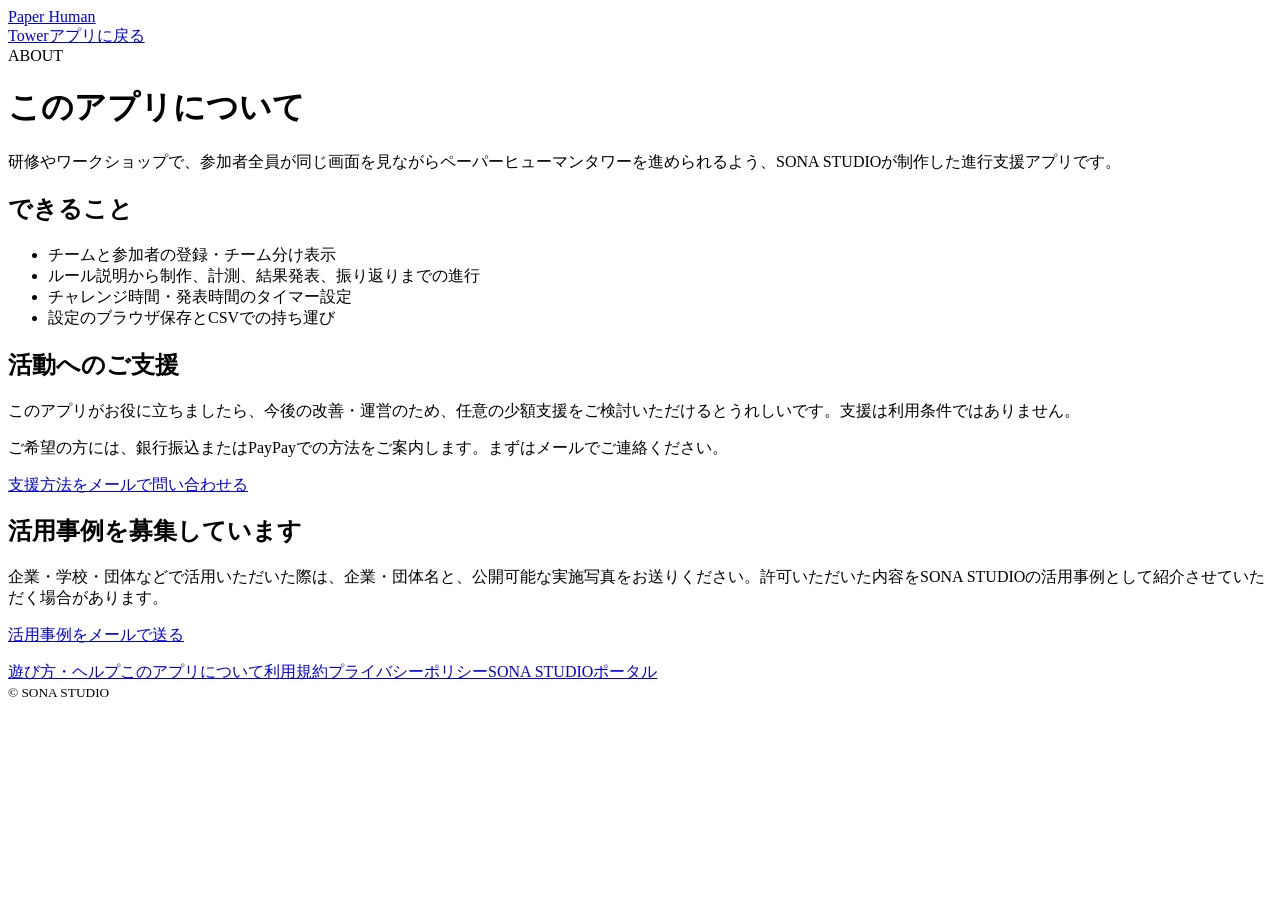
==== public/about.html @ 18412f0e "Build Paper Human Tower workshop app" ====
<!doctype html>
<html lang="ja">
<head>
  <meta charset="UTF-8"><meta name="viewport" content="width=device-width, initial-scale=1.0">
  <title>このアプリについて | Paper Human Tower</title>
  <link rel="icon" href="images/favicon.ico"><link rel="stylesheet" href="css/legal.css">
</head>
<body>
  <header class="legal-header"><div class="legal-header-inner"><a class="brand" href="index.html"><span class="brand-mark"></span><span>Paper Human<br>Tower</span></a><a class="back-link" href="index.html">アプリに戻る</a></div></header>
  <main class="legal-main">
    <div class="legal-hero"><span class="eyebrow">ABOUT</span><h1>このアプリについて</h1><p class="lead">研修やワークショップで、参加者全員が同じ画面を見ながらペーパーヒューマンタワーを進められるよう、SONA STUDIOが制作した進行支援アプリです。</p></div>
    <section class="legal-card"><h2>できること</h2><ul><li>チームと参加者の登録・チーム分け表示</li><li>ルール説明から制作、計測、結果発表、振り返りまでの進行</li><li>チャレンジ時間・発表時間のタイマー設定</li><li>設定のブラウザ保存とCSVでの持ち運び</li></ul></section>
    <section class="legal-card"><h2>活動へのご支援</h2><p>このアプリがお役に立ちましたら、今後の改善・運営のため、任意の少額支援をご検討いただけるとうれしいです。支援は利用条件ではありません。</p><p>ご希望の方には、銀行振込またはPayPayでの方法をご案内します。まずはメールでご連絡ください。</p><p><a href="mailto:chueler@gmail.com?subject=ペーパーヒューマンタワー支援について">支援方法をメールで問い合わせる</a></p></section>
    <section class="legal-card"><h2>活用事例を募集しています</h2><p>企業・学校・団体などで活用いただいた際は、企業・団体名と、公開可能な実施写真をお送りください。許可いただいた内容をSONA STUDIOの活用事例として紹介させていただく場合があります。</p><p><a href="mailto:chueler@gmail.com?subject=ペーパーヒューマンタワー活用事例">活用事例をメールで送る</a></p></section>
  </main>
  <footer class="legal-footer"><div class="legal-footer-inner"><nav><a href="how-to-play.html">遊び方・ヘルプ</a><a href="about.html">このアプリについて</a><a href="terms.html">利用規約</a><a href="privacy.html">プライバシーポリシー</a><a href="https://sona-studio-portal.pages.dev/">SONA STUDIOポータル</a></nav><small>© SONA STUDIO</small></div></footer>
</body>
</html>
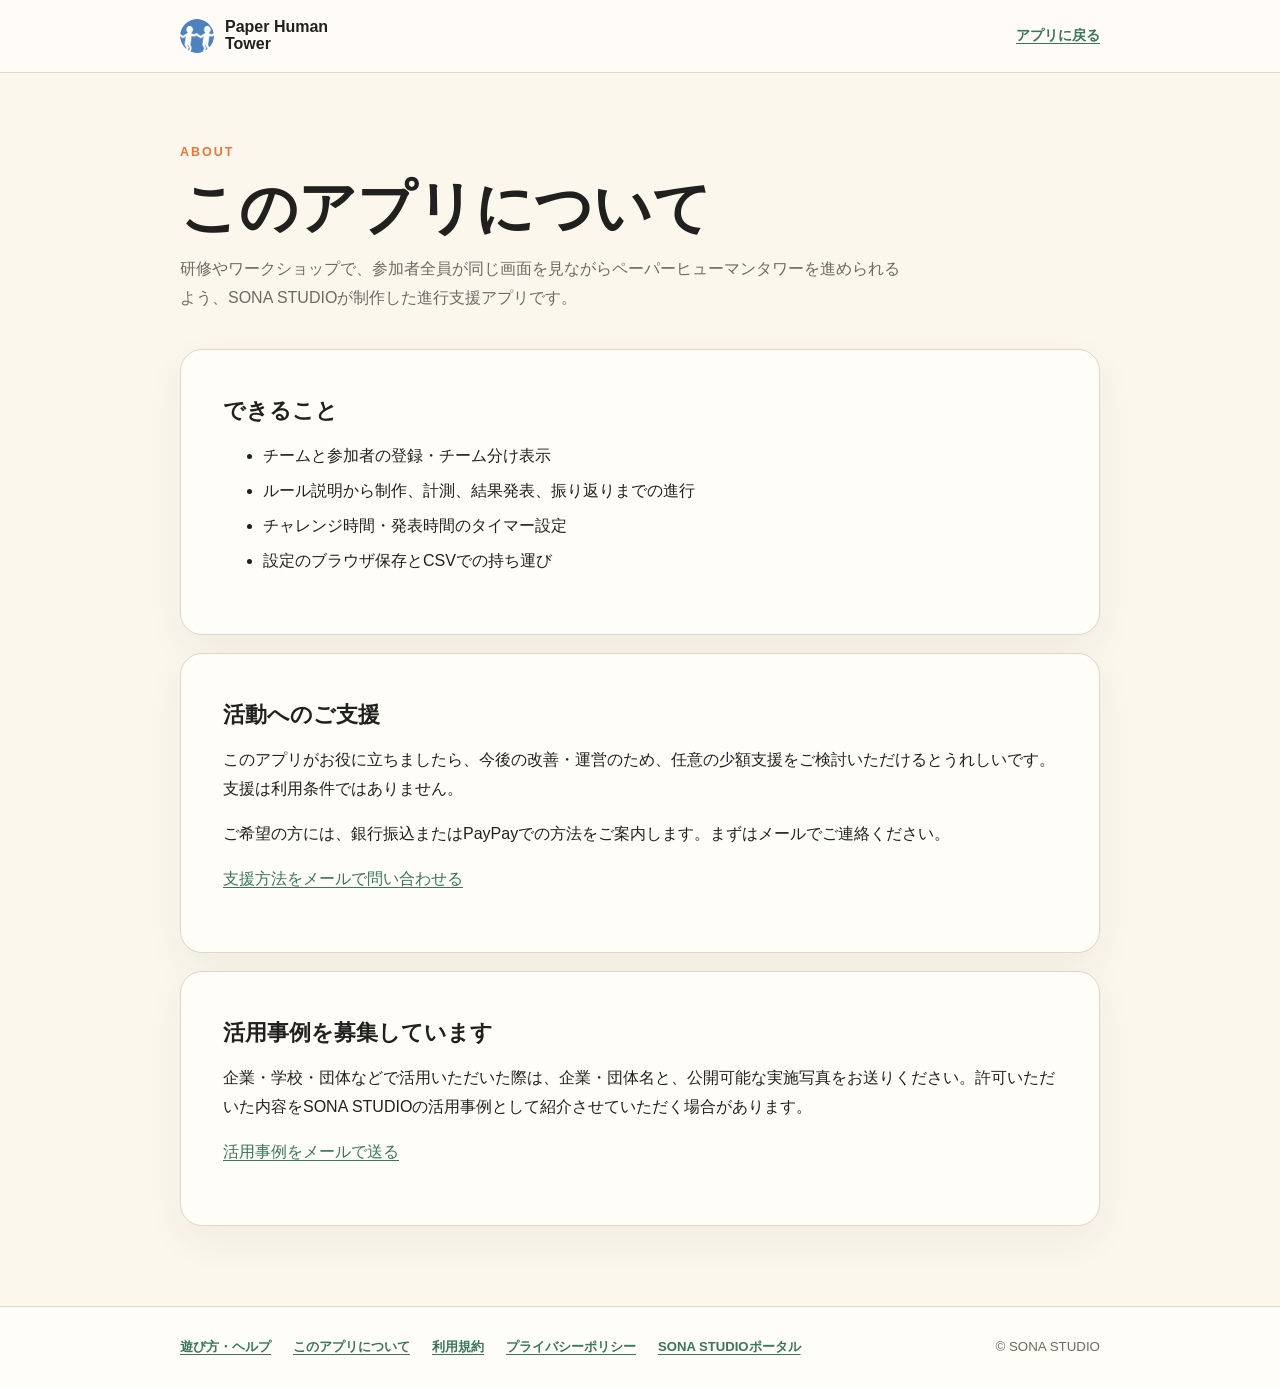
==== commit 398c26b6: "Fix build timer flow and update Human icons" ====
--- a/public/about.html
+++ b/public/about.html
@@ -3,10 +3,10 @@
 <head>
   <meta charset="UTF-8"><meta name="viewport" content="width=device-width, initial-scale=1.0">
   <title>このアプリについて | Paper Human Tower</title>
-  <link rel="icon" href="images/favicon.ico"><link rel="stylesheet" href="css/legal.css">
+  <link rel="icon" href="images/favicon.ico?v=20260804"><link rel="stylesheet" href="css/legal.css">
 </head>
 <body>
-  <header class="legal-header"><div class="legal-header-inner"><a class="brand" href="index.html"><span class="brand-mark"></span><span>Paper Human<br>Tower</span></a><a class="back-link" href="index.html">アプリに戻る</a></div></header>
+  <header class="legal-header"><div class="legal-header-inner"><a class="brand" href="index.html"><span class="brand-mark"><img src="images/Human_icon.png" alt=""></span><span>Paper Human<br>Tower</span></a><a class="back-link" href="index.html">アプリに戻る</a></div></header>
   <main class="legal-main">
     <div class="legal-hero"><span class="eyebrow">ABOUT</span><h1>このアプリについて</h1><p class="lead">研修やワークショップで、参加者全員が同じ画面を見ながらペーパーヒューマンタワーを進められるよう、SONA STUDIOが制作した進行支援アプリです。</p></div>
     <section class="legal-card"><h2>できること</h2><ul><li>チームと参加者の登録・チーム分け表示</li><li>ルール説明から制作、計測、結果発表、振り返りまでの進行</li><li>チャレンジ時間・発表時間のタイマー設定</li><li>設定のブラウザ保存とCSVでの持ち運び</li></ul></section>
--- a/public/css/legal.css
+++ b/public/css/legal.css
@@ -0,0 +1,104 @@
+:root {
+  color-scheme: light;
+  --ink: #20201f;
+  --muted: #6e6a62;
+  --cream: #fbf7ed;
+  --paper: #fffdf8;
+  --orange: #e97735;
+  --green: #39765a;
+  --line: #ded7c8;
+}
+
+* { box-sizing: border-box; }
+
+body {
+  margin: 0;
+  color: var(--ink);
+  background: var(--cream);
+  font-family: "Noto Sans JP", "Yu Gothic", sans-serif;
+  line-height: 1.8;
+}
+
+a { color: var(--green); text-underline-offset: .2em; }
+a:hover { color: var(--orange); }
+
+.legal-header {
+  border-bottom: 1px solid var(--line);
+  background: rgba(255, 253, 248, .94);
+}
+
+.legal-header-inner,
+.legal-main,
+.legal-footer-inner {
+  width: min(920px, calc(100% - 40px));
+  margin-inline: auto;
+}
+
+.legal-header-inner {
+  min-height: 72px;
+  display: flex;
+  align-items: center;
+  justify-content: space-between;
+  gap: 24px;
+}
+
+.brand {
+  display: inline-flex;
+  align-items: center;
+  gap: 11px;
+  color: var(--ink);
+  font-weight: 800;
+  line-height: 1.05;
+  text-decoration: none;
+}
+
+.brand-mark {
+  width: 34px;
+  aspect-ratio: 1;
+  border-radius: 50%;
+}
+
+.brand-mark img { display: block; width: 100%; height: 100%; object-fit: contain; border-radius: 50%; }
+
+.back-link { font-size: .9rem; font-weight: 700; }
+
+.legal-main { padding: 64px 0 80px; }
+
+.legal-hero { margin-bottom: 36px; }
+.legal-hero .eyebrow {
+  color: var(--orange);
+  font-size: .78rem;
+  font-weight: 800;
+  letter-spacing: .16em;
+}
+
+h1 { margin: 8px 0 12px; font-size: clamp(2rem, 6vw, 3.6rem); line-height: 1.2; }
+.lead { max-width: 720px; color: var(--muted); }
+
+.legal-card {
+  margin-top: 18px;
+  padding: clamp(24px, 5vw, 42px);
+  border: 1px solid var(--line);
+  border-radius: 22px;
+  background: var(--paper);
+  box-shadow: 0 14px 38px rgba(51, 45, 35, .06);
+}
+
+h2 { margin: 0 0 12px; font-size: 1.35rem; }
+h3 { margin: 24px 0 6px; font-size: 1.05rem; }
+p, ul, ol { margin-top: 0; }
+li + li { margin-top: 6px; }
+.note { padding: 16px 18px; border-left: 4px solid var(--orange); background: #fff5e9; }
+.updated { color: var(--muted); font-size: .85rem; }
+
+.legal-footer { padding: 28px 0; border-top: 1px solid var(--line); background: var(--paper); }
+.legal-footer-inner { display: flex; justify-content: space-between; align-items: center; gap: 20px; }
+.legal-footer nav { display: flex; flex-wrap: wrap; gap: 10px 22px; }
+.legal-footer a { font-size: .82rem; font-weight: 700; }
+.legal-footer small { white-space: nowrap; color: var(--muted); }
+
+@media (max-width: 680px) {
+  .legal-header-inner, .legal-main, .legal-footer-inner { width: min(100% - 28px, 920px); }
+  .legal-main { padding-top: 42px; }
+  .legal-footer-inner { align-items: flex-start; flex-direction: column; }
+}
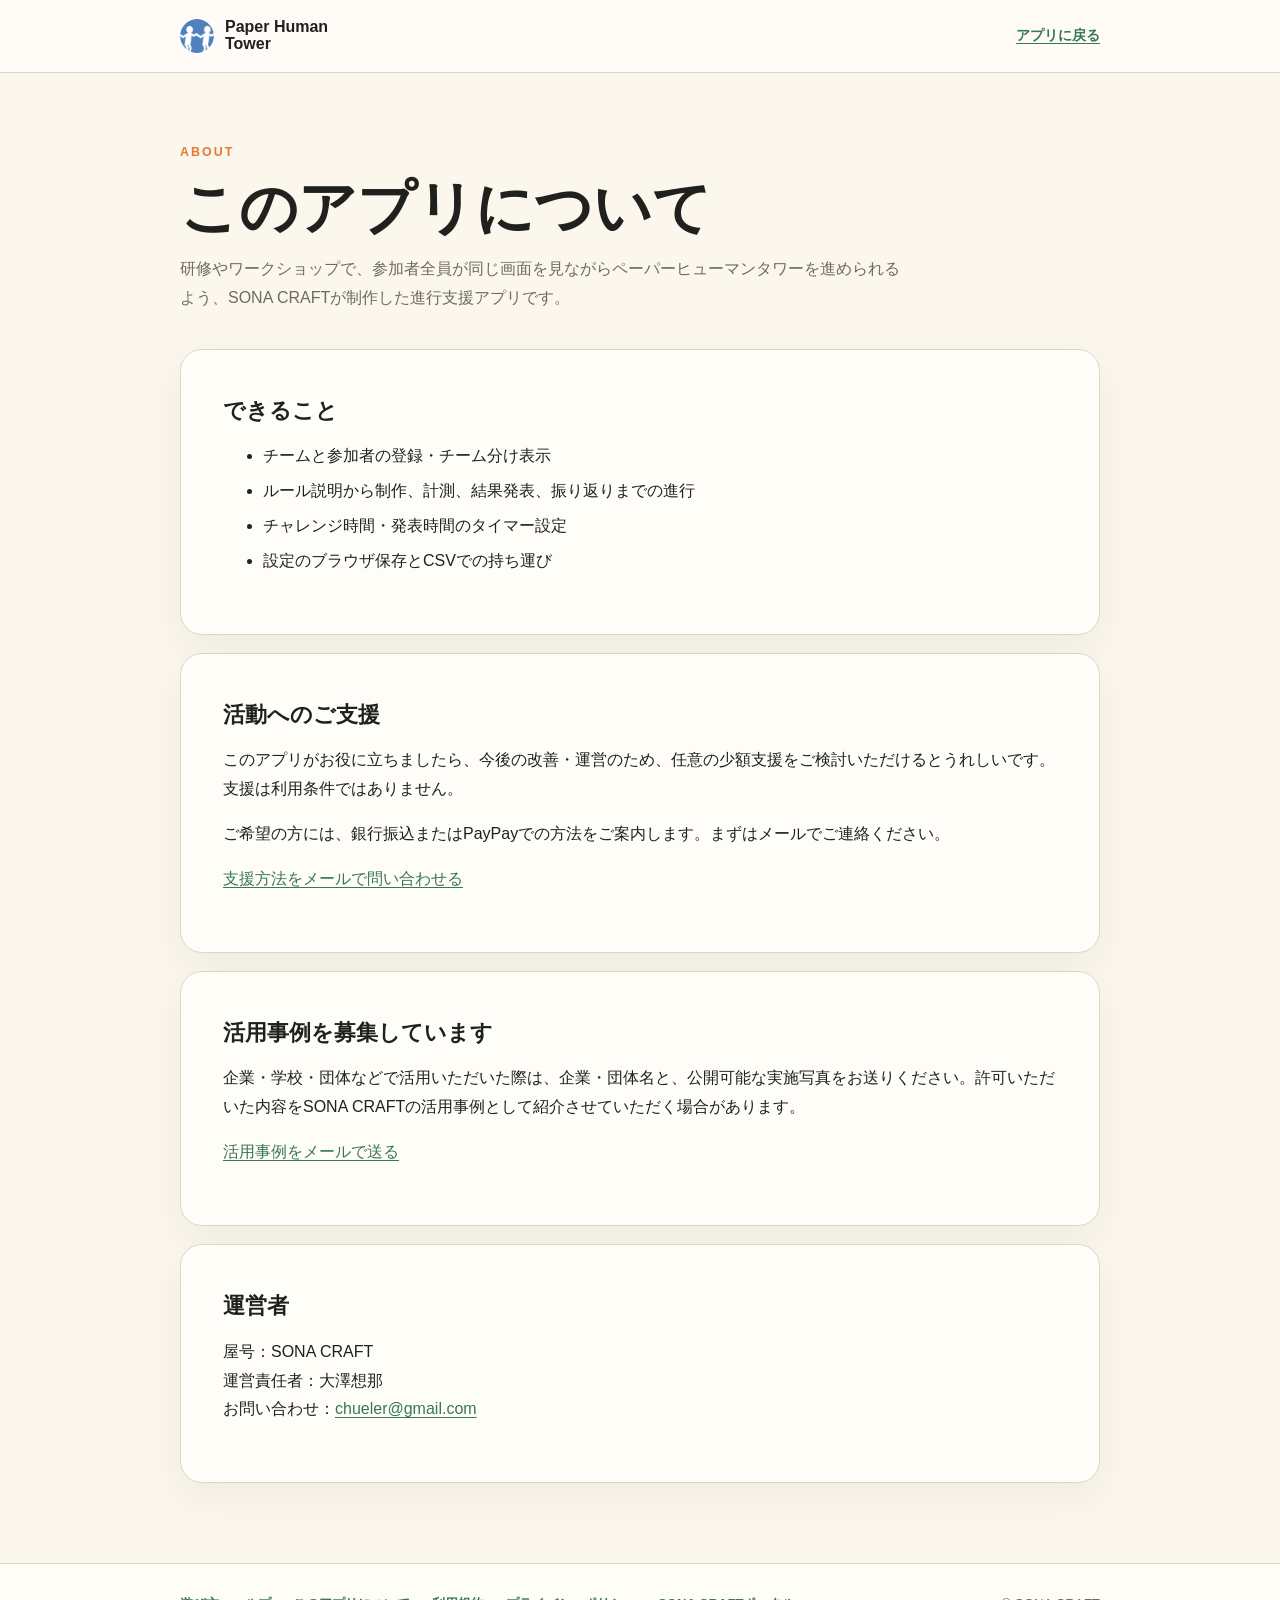
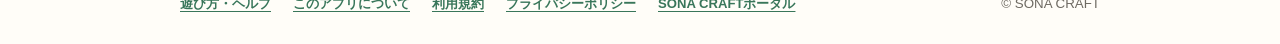
==== commit b335c7bf: "Rebrand operator as SONA CRAFT" ====
--- a/public/about.html
+++ b/public/about.html
@@ -8,11 +8,12 @@
 <body>
   <header class="legal-header"><div class="legal-header-inner"><a class="brand" href="index.html"><span class="brand-mark"><img src="images/Human_icon.png" alt=""></span><span>Paper Human<br>Tower</span></a><a class="back-link" href="index.html">アプリに戻る</a></div></header>
   <main class="legal-main">
-    <div class="legal-hero"><span class="eyebrow">ABOUT</span><h1>このアプリについて</h1><p class="lead">研修やワークショップで、参加者全員が同じ画面を見ながらペーパーヒューマンタワーを進められるよう、SONA STUDIOが制作した進行支援アプリです。</p></div>
+    <div class="legal-hero"><span class="eyebrow">ABOUT</span><h1>このアプリについて</h1><p class="lead">研修やワークショップで、参加者全員が同じ画面を見ながらペーパーヒューマンタワーを進められるよう、SONA CRAFTが制作した進行支援アプリです。</p></div>
     <section class="legal-card"><h2>できること</h2><ul><li>チームと参加者の登録・チーム分け表示</li><li>ルール説明から制作、計測、結果発表、振り返りまでの進行</li><li>チャレンジ時間・発表時間のタイマー設定</li><li>設定のブラウザ保存とCSVでの持ち運び</li></ul></section>
     <section class="legal-card"><h2>活動へのご支援</h2><p>このアプリがお役に立ちましたら、今後の改善・運営のため、任意の少額支援をご検討いただけるとうれしいです。支援は利用条件ではありません。</p><p>ご希望の方には、銀行振込またはPayPayでの方法をご案内します。まずはメールでご連絡ください。</p><p><a href="mailto:chueler@gmail.com?subject=ペーパーヒューマンタワー支援について">支援方法をメールで問い合わせる</a></p></section>
-    <section class="legal-card"><h2>活用事例を募集しています</h2><p>企業・学校・団体などで活用いただいた際は、企業・団体名と、公開可能な実施写真をお送りください。許可いただいた内容をSONA STUDIOの活用事例として紹介させていただく場合があります。</p><p><a href="mailto:chueler@gmail.com?subject=ペーパーヒューマンタワー活用事例">活用事例をメールで送る</a></p></section>
+    <section class="legal-card"><h2>活用事例を募集しています</h2><p>企業・学校・団体などで活用いただいた際は、企業・団体名と、公開可能な実施写真をお送りください。許可いただいた内容をSONA CRAFTの活用事例として紹介させていただく場合があります。</p><p><a href="mailto:chueler@gmail.com?subject=ペーパーヒューマンタワー活用事例">活用事例をメールで送る</a></p></section>
+    <section class="legal-card"><h2>運営者</h2><p>屋号：SONA CRAFT<br>運営責任者：大澤想那<br>お問い合わせ：<a href="mailto:chueler@gmail.com">chueler@gmail.com</a></p></section>
   </main>
-  <footer class="legal-footer"><div class="legal-footer-inner"><nav><a href="how-to-play.html">遊び方・ヘルプ</a><a href="about.html">このアプリについて</a><a href="terms.html">利用規約</a><a href="privacy.html">プライバシーポリシー</a><a href="https://sona-studio-portal.pages.dev/">SONA STUDIOポータル</a></nav><small>© SONA STUDIO</small></div></footer>
+  <footer class="legal-footer"><div class="legal-footer-inner"><nav><a href="how-to-play.html">遊び方・ヘルプ</a><a href="about.html">このアプリについて</a><a href="terms.html">利用規約</a><a href="privacy.html">プライバシーポリシー</a><a href="https://portal.sona-craft.com/">SONA CRAFTポータル</a></nav><small>© SONA CRAFT</small></div></footer>
 </body>
 </html>
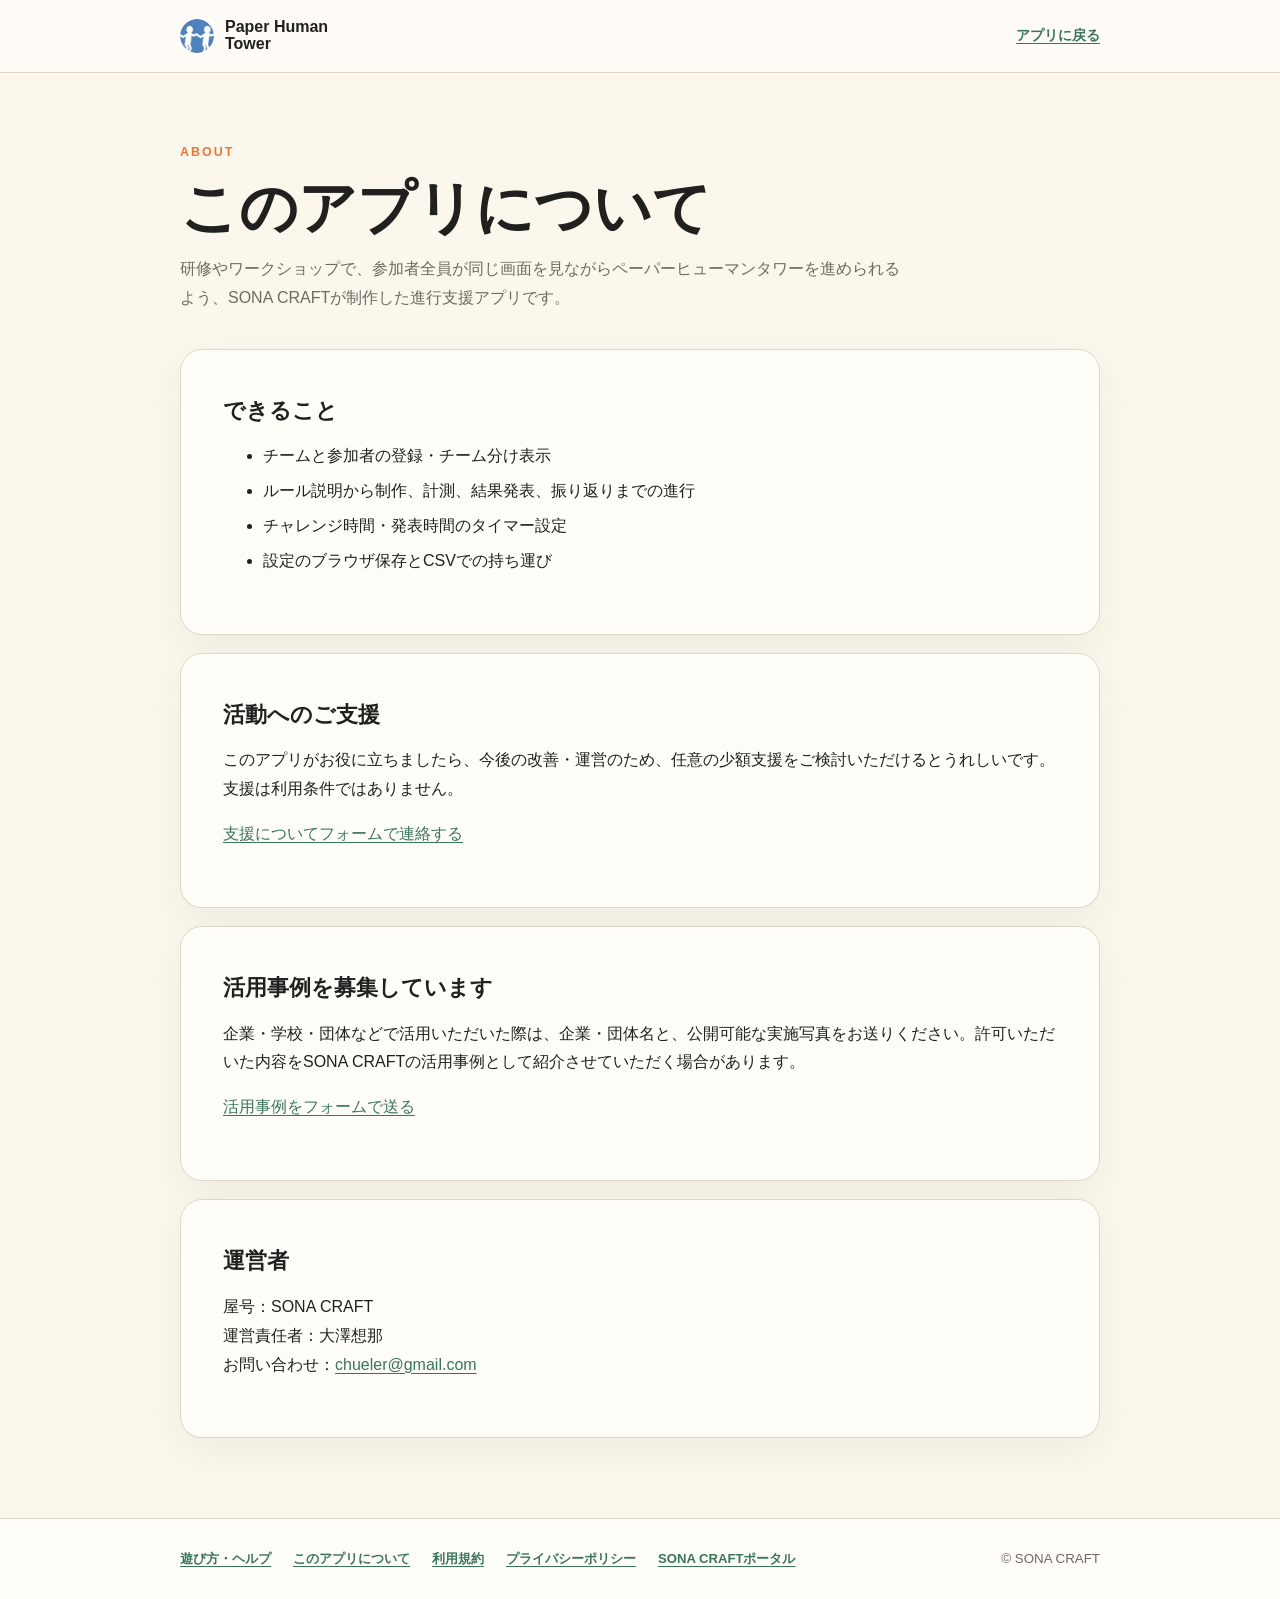
==== commit ae6bb081: "Connect support forms and usage metrics" ====
--- a/public/about.html
+++ b/public/about.html
@@ -2,18 +2,20 @@
 <html lang="ja">
 <head>
   <meta charset="UTF-8"><meta name="viewport" content="width=device-width, initial-scale=1.0">
+  <meta name="google-adsense-account" content="ca-pub-6423794191116812">
   <title>このアプリについて | Paper Human Tower</title>
   <link rel="icon" href="images/favicon.ico?v=20260804"><link rel="stylesheet" href="css/legal.css">
+  <script async src="https://pagead2.googlesyndication.com/pagead/js/adsbygoogle.js?client=ca-pub-6423794191116812" crossorigin="anonymous"></script>
 </head>
 <body>
   <header class="legal-header"><div class="legal-header-inner"><a class="brand" href="index.html"><span class="brand-mark"><img src="images/Human_icon.png" alt=""></span><span>Paper Human<br>Tower</span></a><a class="back-link" href="index.html">アプリに戻る</a></div></header>
   <main class="legal-main">
     <div class="legal-hero"><span class="eyebrow">ABOUT</span><h1>このアプリについて</h1><p class="lead">研修やワークショップで、参加者全員が同じ画面を見ながらペーパーヒューマンタワーを進められるよう、SONA CRAFTが制作した進行支援アプリです。</p></div>
     <section class="legal-card"><h2>できること</h2><ul><li>チームと参加者の登録・チーム分け表示</li><li>ルール説明から制作、計測、結果発表、振り返りまでの進行</li><li>チャレンジ時間・発表時間のタイマー設定</li><li>設定のブラウザ保存とCSVでの持ち運び</li></ul></section>
-    <section class="legal-card"><h2>活動へのご支援</h2><p>このアプリがお役に立ちましたら、今後の改善・運営のため、任意の少額支援をご検討いただけるとうれしいです。支援は利用条件ではありません。</p><p>ご希望の方には、銀行振込またはPayPayでの方法をご案内します。まずはメールでご連絡ください。</p><p><a href="mailto:chueler@gmail.com?subject=ペーパーヒューマンタワー支援について">支援方法をメールで問い合わせる</a></p></section>
-    <section class="legal-card"><h2>活用事例を募集しています</h2><p>企業・学校・団体などで活用いただいた際は、企業・団体名と、公開可能な実施写真をお送りください。許可いただいた内容をSONA CRAFTの活用事例として紹介させていただく場合があります。</p><p><a href="mailto:chueler@gmail.com?subject=ペーパーヒューマンタワー活用事例">活用事例をメールで送る</a></p></section>
+    <section class="legal-card"><h2>活動へのご支援</h2><p>このアプリがお役に立ちましたら、今後の改善・運営のため、任意の少額支援をご検討いただけるとうれしいです。支援は利用条件ではありません。</p><p><a href="https://portal.sona-craft.com/request?app=paper-human-tower&amp;type=support">支援についてフォームで連絡する</a></p></section>
+    <section class="legal-card"><h2>活用事例を募集しています</h2><p>企業・学校・団体などで活用いただいた際は、企業・団体名と、公開可能な実施写真をお送りください。許可いただいた内容をSONA CRAFTの活用事例として紹介させていただく場合があります。</p><p><a href="https://portal.sona-craft.com/request?app=paper-human-tower&amp;type=use-case">活用事例をフォームで送る</a></p></section>
     <section class="legal-card"><h2>運営者</h2><p>屋号：SONA CRAFT<br>運営責任者：大澤想那<br>お問い合わせ：<a href="mailto:chueler@gmail.com">chueler@gmail.com</a></p></section>
   </main>
-  <footer class="legal-footer"><div class="legal-footer-inner"><nav><a href="how-to-play.html">遊び方・ヘルプ</a><a href="about.html">このアプリについて</a><a href="terms.html">利用規約</a><a href="privacy.html">プライバシーポリシー</a><a href="https://portal.sona-craft.com/">SONA CRAFTポータル</a></nav><small>© SONA CRAFT</small></div></footer>
+  <footer class="legal-footer"><div class="legal-footer-inner"><nav><a href="how-to-play.html">遊び方・ヘルプ</a><a href="about.html">このアプリについて</a><a href="terms.html">利用規約</a><a href="privacy.html">プライバシーポリシー</a><a href="https://sona-studio-portal.pages.dev/">SONA CRAFTポータル</a></nav><small>© SONA CRAFT</small></div></footer>
 </body>
 </html>
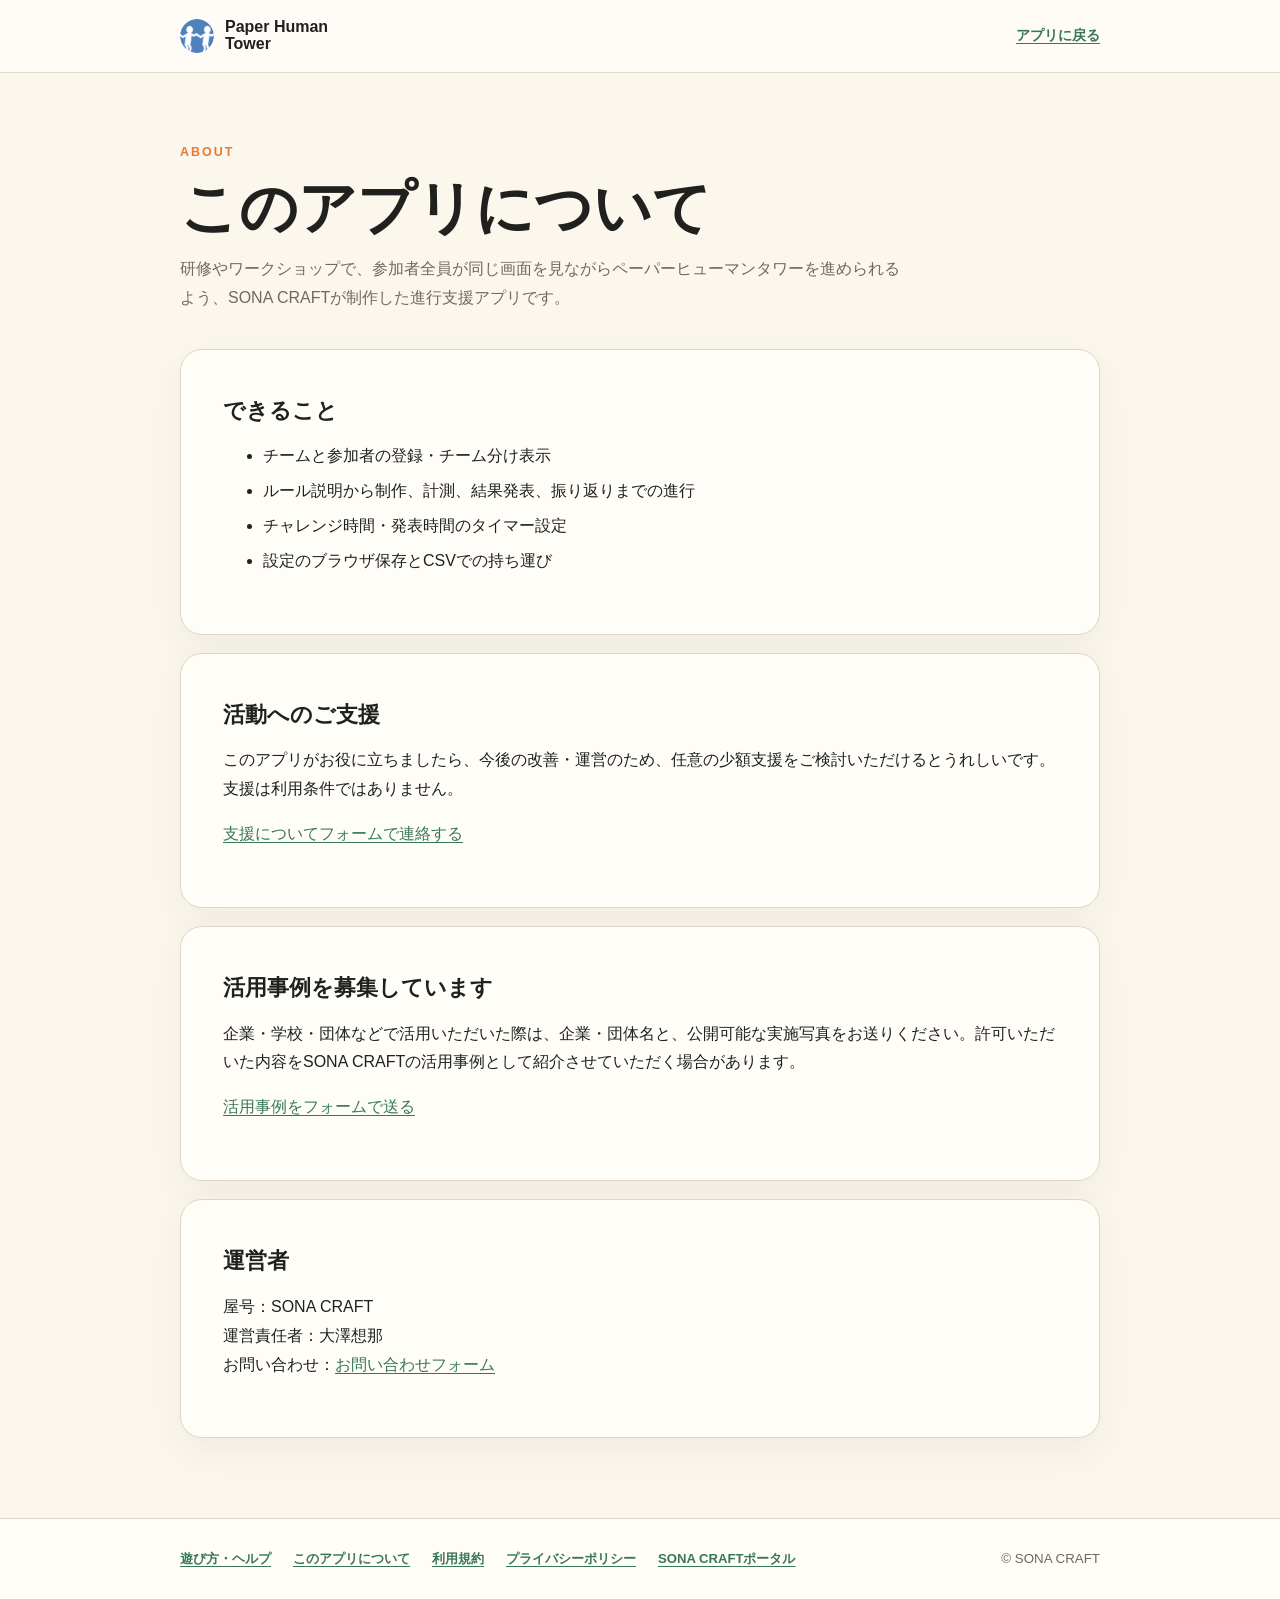
==== commit bef3a1e1: "Use central contact form" ====
--- a/public/about.html
+++ b/public/about.html
@@ -14,7 +14,7 @@
     <section class="legal-card"><h2>できること</h2><ul><li>チームと参加者の登録・チーム分け表示</li><li>ルール説明から制作、計測、結果発表、振り返りまでの進行</li><li>チャレンジ時間・発表時間のタイマー設定</li><li>設定のブラウザ保存とCSVでの持ち運び</li></ul></section>
     <section class="legal-card"><h2>活動へのご支援</h2><p>このアプリがお役に立ちましたら、今後の改善・運営のため、任意の少額支援をご検討いただけるとうれしいです。支援は利用条件ではありません。</p><p><a href="https://portal.sona-craft.com/request?app=paper-human-tower&amp;type=support">支援についてフォームで連絡する</a></p></section>
     <section class="legal-card"><h2>活用事例を募集しています</h2><p>企業・学校・団体などで活用いただいた際は、企業・団体名と、公開可能な実施写真をお送りください。許可いただいた内容をSONA CRAFTの活用事例として紹介させていただく場合があります。</p><p><a href="https://portal.sona-craft.com/request?app=paper-human-tower&amp;type=use-case">活用事例をフォームで送る</a></p></section>
-    <section class="legal-card"><h2>運営者</h2><p>屋号：SONA CRAFT<br>運営責任者：大澤想那<br>お問い合わせ：<a href="mailto:chueler@gmail.com">chueler@gmail.com</a></p></section>
+    <section class="legal-card"><h2>運営者</h2><p>屋号：SONA CRAFT<br>運営責任者：大澤想那<br>お問い合わせ：<a href="https://portal.sona-craft.com/request.html?type=contact&amp;app=paper-human-tower">お問い合わせフォーム</a></p></section>
   </main>
   <footer class="legal-footer"><div class="legal-footer-inner"><nav><a href="how-to-play.html">遊び方・ヘルプ</a><a href="about.html">このアプリについて</a><a href="terms.html">利用規約</a><a href="privacy.html">プライバシーポリシー</a><a href="https://sona-studio-portal.pages.dev/">SONA CRAFTポータル</a></nav><small>© SONA CRAFT</small></div></footer>
 </body>
